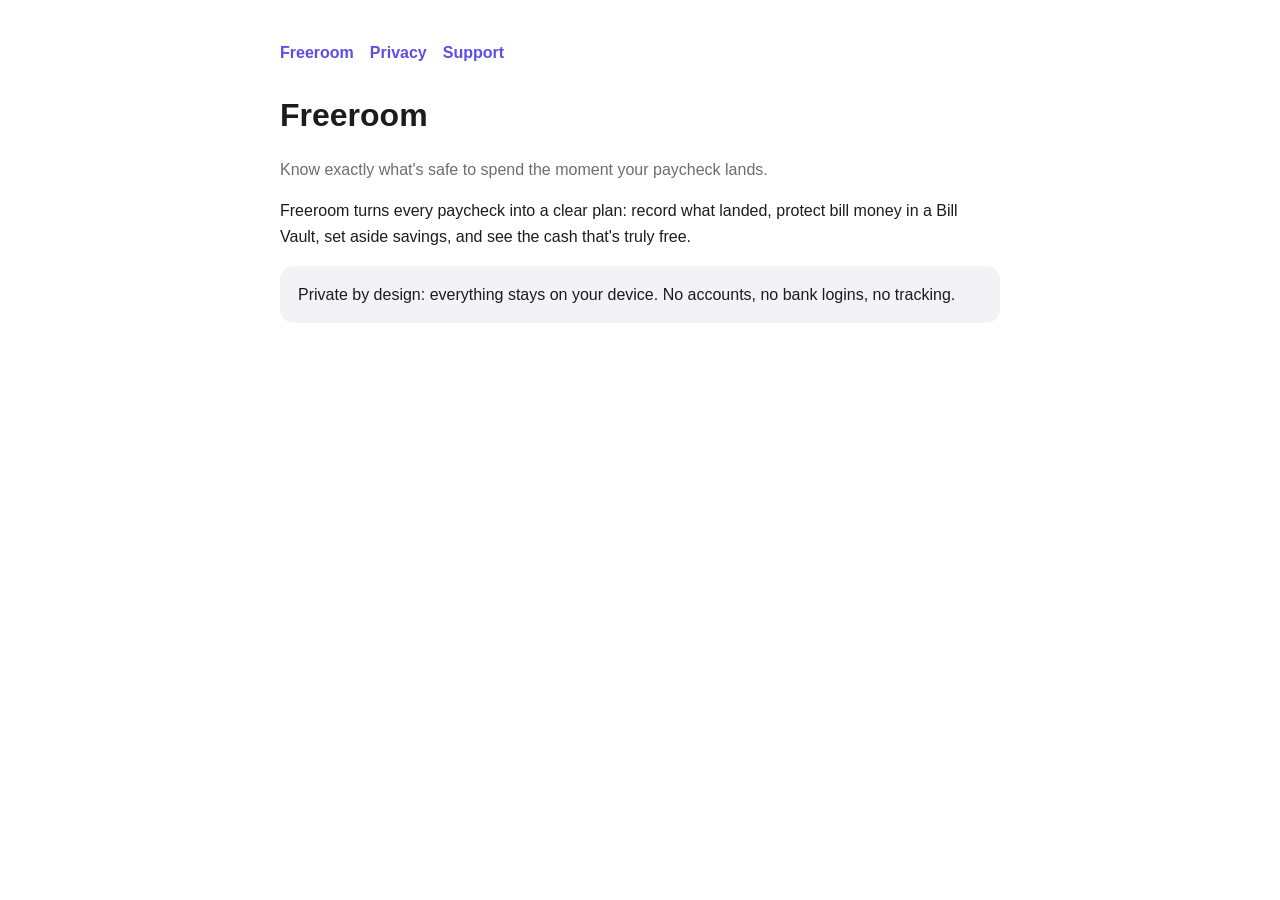
==== index.html @ a2ecd6b6 "Freeroom website: home, privacy policy, support Co-Authored-By: Claude Opus 5.5 <noreply@anthropic.c" ====
<!doctype html><html lang="en"><head><meta charset="utf-8"><meta name="viewport" content="width=device-width,initial-scale=1">
<title>Freeroom</title><link rel="stylesheet" href="style.css"></head><body><main>
<nav><a href="index.html">Freeroom</a><a href="privacy.html">Privacy</a><a href="support.html">Support</a></nav>
<h1>Freeroom</h1><p class="muted">Know exactly what's safe to spend the moment your paycheck lands.</p>
<p>Freeroom turns every paycheck into a clear plan: record what landed, protect bill money in a Bill Vault, set aside savings, and see the cash that's truly free.</p>
<div class="card">Private by design: everything stays on your device. No accounts, no bank logins, no tracking.</div>
</main></body></html>
---- style.css ----
:root{--bg:#fff;--fg:#1c1c1e;--muted:#6d6d72;--accent:#5b4fe6;--card:#f2f2f7}
@media (prefers-color-scheme:dark){:root{--bg:#000;--fg:#f2f2f7;--muted:#a1a1a6;--accent:#8d82ff;--card:#1c1c1e}}
body{margin:0;background:var(--bg);color:var(--fg);font:16px/1.6 -apple-system,"Helvetica Neue",Arial,sans-serif}
main{max-width:720px;margin:0 auto;padding:40px 16px 64px}h1{font-size:32px;margin:0 0 4px}h2{font-size:20px;margin-top:32px}
.muted{color:var(--muted)}a{color:var(--accent)}.card{background:var(--card);border-radius:14px;padding:16px 18px;margin:16px 0}
nav{display:flex;gap:16px;margin-bottom:24px}nav a{text-decoration:none;font-weight:600}
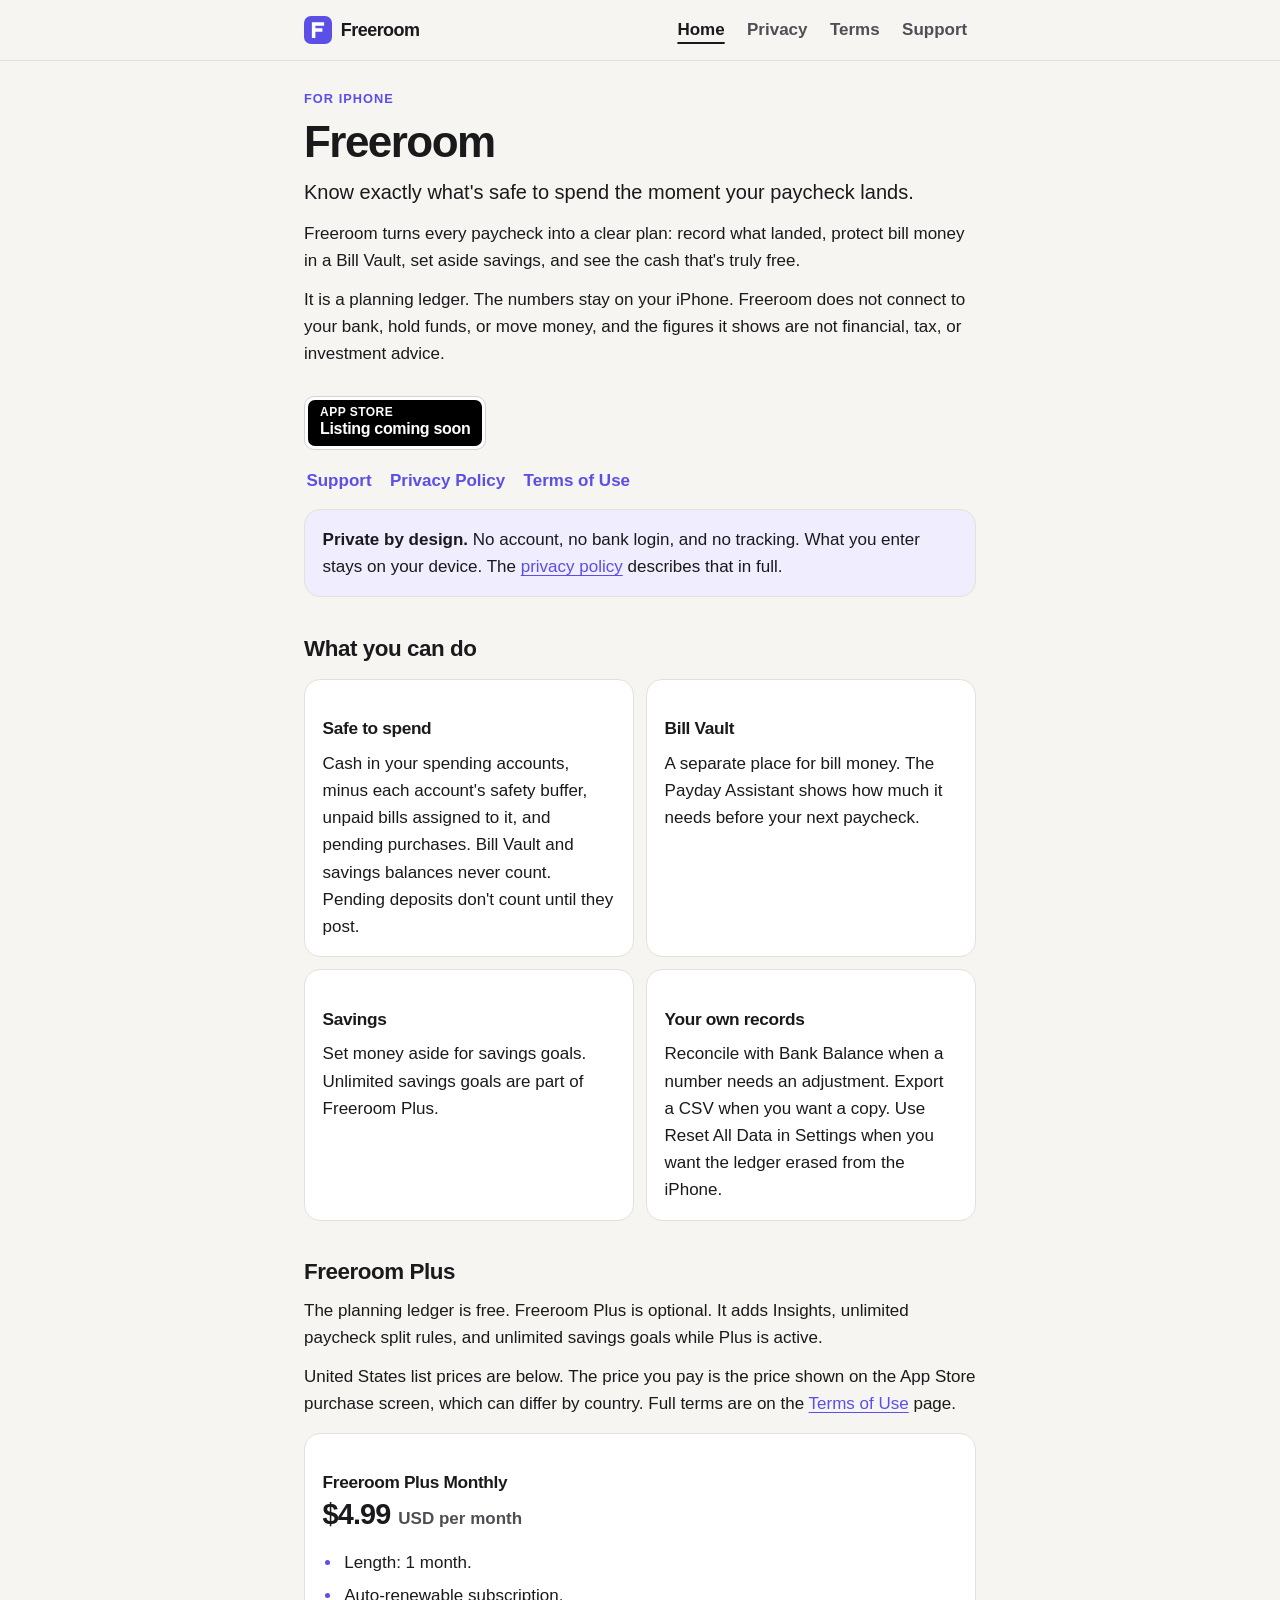
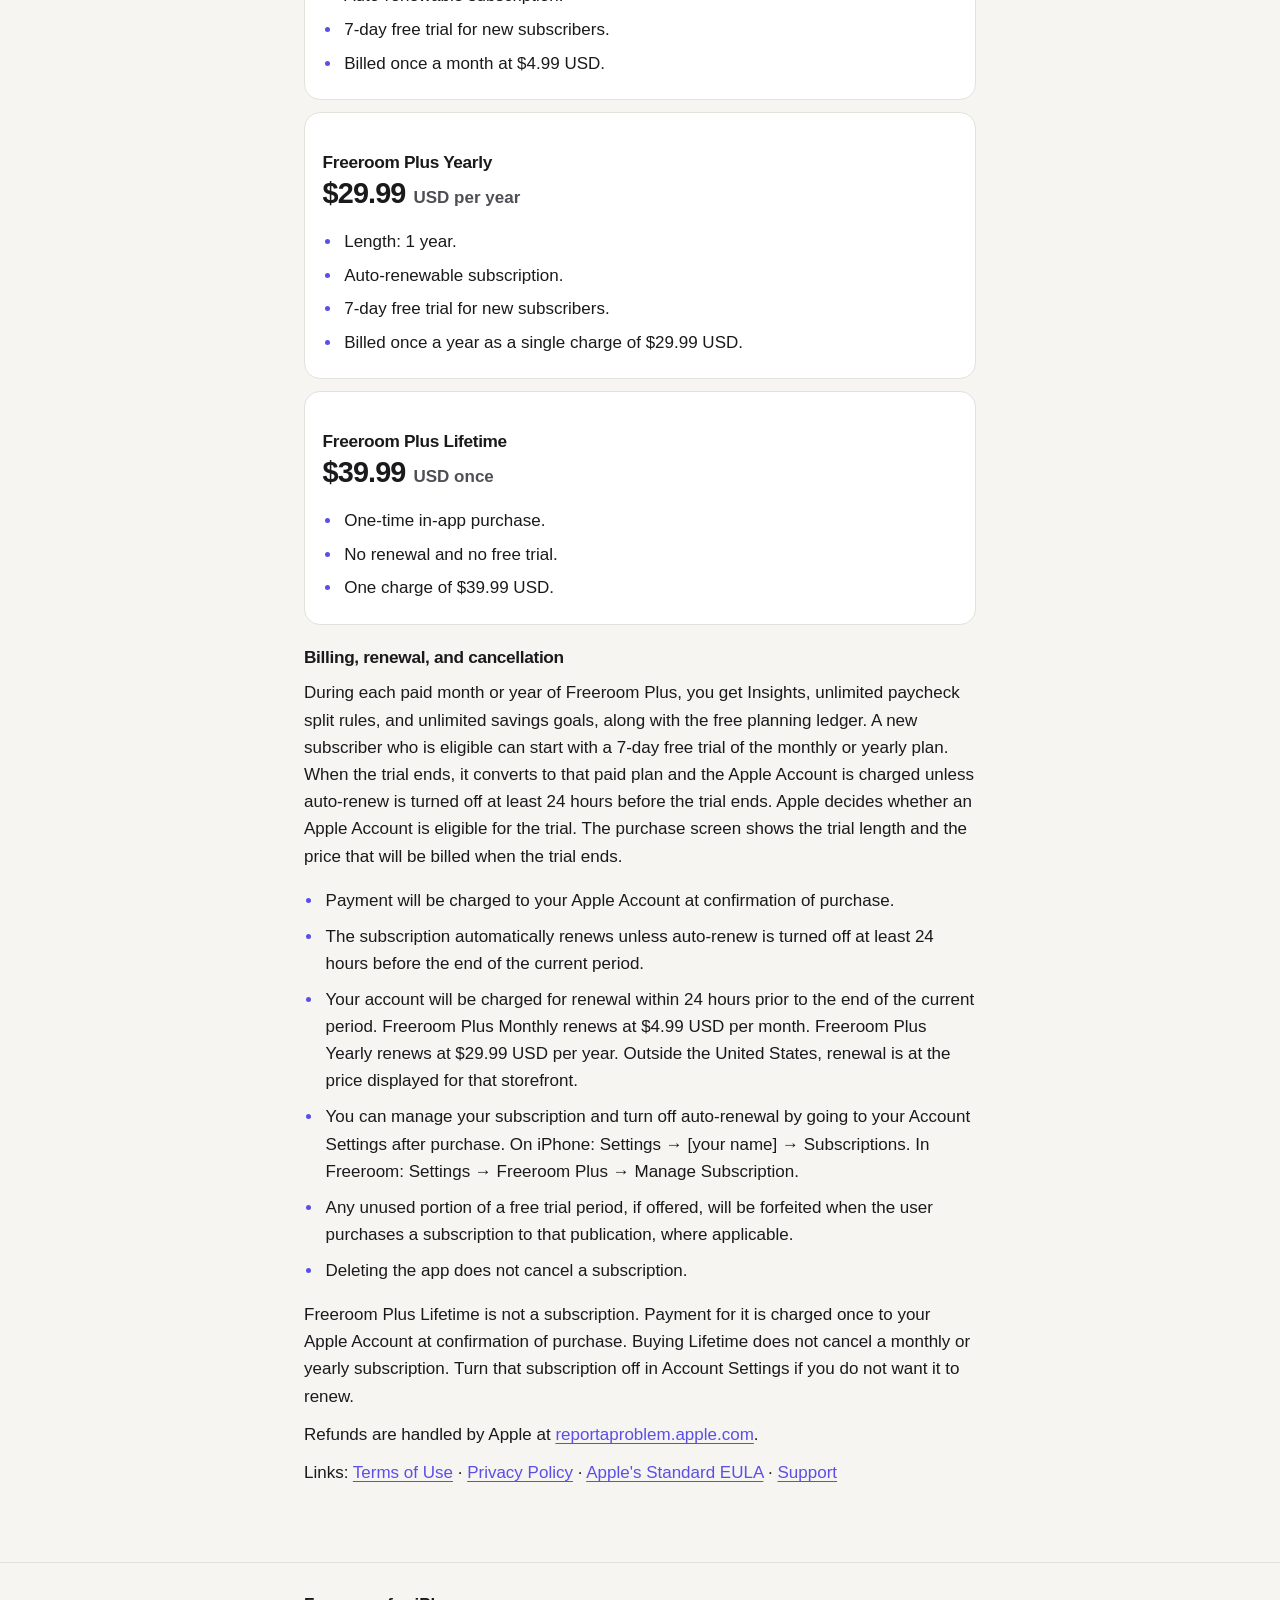
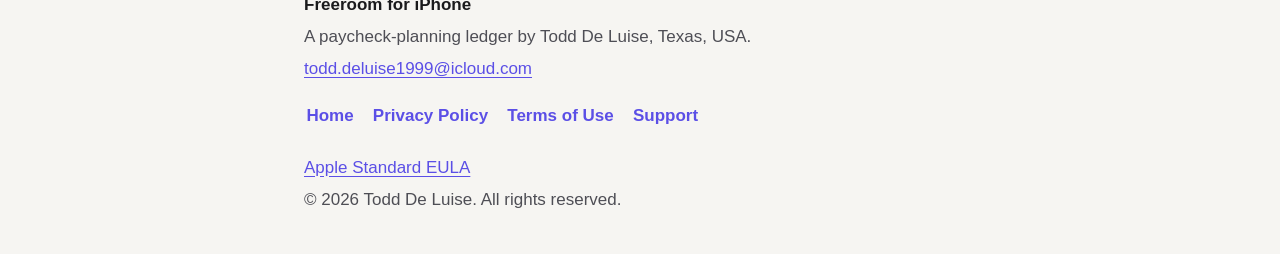
==== commit 44ceedcd: "Add the pages App Store Connect needs for Freeroom. Privacy, terms, and support now cover on-device " ====
--- a/index.html
+++ b/index.html
@@ -1,7 +1,189 @@
-<!doctype html><html lang="en"><head><meta charset="utf-8"><meta name="viewport" content="width=device-width,initial-scale=1">
-<title>Freeroom</title><link rel="stylesheet" href="style.css"></head><body><main>
-<nav><a href="index.html">Freeroom</a><a href="privacy.html">Privacy</a><a href="support.html">Support</a></nav>
-<h1>Freeroom</h1><p class="muted">Know exactly what's safe to spend the moment your paycheck lands.</p>
-<p>Freeroom turns every paycheck into a clear plan: record what landed, protect bill money in a Bill Vault, set aside savings, and see the cash that's truly free.</p>
-<div class="card">Private by design: everything stays on your device. No accounts, no bank logins, no tracking.</div>
-</main></body></html>
+<!DOCTYPE html>
+<html lang="en">
+<head>
+  <meta charset="utf-8">
+  <meta name="viewport" content="width=device-width, initial-scale=1">
+  <meta name="color-scheme" content="light dark">
+  <meta name="theme-color" content="#f6f5f2" media="(prefers-color-scheme: light)">
+  <meta name="theme-color" content="#111113" media="(prefers-color-scheme: dark)">
+  <title>Freeroom — Paycheck planning for iPhone</title>
+  <meta name="description" content="Freeroom is an iPhone paycheck planner. Protect bill money, set savings aside, and see what's safe to spend. Your data stays on your device.">
+  <meta name="author" content="Todd De Luise">
+  <meta name="application-name" content="Freeroom">
+  <link rel="canonical" href="https://tdeluise.github.io/free-room-site/">
+  <link rel="icon" href="favicon.svg" type="image/svg+xml">
+  <link rel="icon" href="favicon.png" type="image/png" sizes="32x32">
+  <link rel="apple-touch-icon" href="apple-touch-icon.png">
+  <link rel="privacy-policy" href="privacy.html">
+  <link rel="terms-of-service" href="terms.html">
+  <link rel="help" href="support.html">
+  <link rel="author" href="mailto:todd.deluise1999@icloud.com">
+  <meta property="og:site_name" content="Freeroom">
+  <meta property="og:type" content="website">
+  <meta property="og:locale" content="en_US">
+  <meta property="og:title" content="Freeroom — Paycheck planning for iPhone">
+  <meta property="og:description" content="Freeroom is an iPhone paycheck planner. Protect bill money, set savings aside, and see what's safe to spend. Your data stays on your device.">
+  <meta property="og:url" content="https://tdeluise.github.io/free-room-site/">
+  <meta property="og:image" content="https://tdeluise.github.io/free-room-site/og.png">
+  <meta property="og:image:width" content="1200">
+  <meta property="og:image:height" content="630">
+  <meta property="og:image:alt" content="Freeroom, paycheck planning for iPhone. Your data stays on your device.">
+  <meta name="twitter:card" content="summary_large_image">
+  <meta name="twitter:title" content="Freeroom — Paycheck planning for iPhone">
+  <meta name="twitter:description" content="Freeroom is an iPhone paycheck planner. Protect bill money, set savings aside, and see what's safe to spend. Your data stays on your device.">
+  <meta name="twitter:image" content="https://tdeluise.github.io/free-room-site/og.png">
+  <meta name="twitter:image:alt" content="Freeroom, paycheck planning for iPhone. Your data stays on your device.">
+  <link rel="stylesheet" href="style.css">
+</head>
+<body>
+  <a class="skip" href="#content">Skip to content</a>
+  <header class="site-header">
+    <div class="wrap bar">
+      <a class="brand" href="index.html">
+        <svg class="mark" viewBox="0 0 32 32" width="28" height="28" aria-hidden="true" focusable="false">
+          <rect width="32" height="32" rx="8"/>
+          <path d="M9 7h14v4H13v3h8v4h-8v7H9V7z"/>
+        </svg>
+        <span>Freeroom</span>
+      </a>
+      <nav class="nav" aria-label="Primary">
+        <ul>
+          <li><a href="index.html" aria-current="page">Home</a></li>
+          <li><a href="privacy.html">Privacy</a></li>
+          <li><a href="terms.html">Terms</a></li>
+          <li><a href="support.html">Support</a></li>
+        </ul>
+      </nav>
+    </div>
+  </header>
+
+  <main id="content" class="wrap" tabindex="-1">
+    <p class="eyebrow">For iPhone</p>
+    <h1>Freeroom</h1>
+    <p class="lede">Know exactly what's safe to spend the moment your paycheck lands.</p>
+    <p>Freeroom turns every paycheck into a clear plan: record what landed, protect bill money in a Bill Vault, set aside savings, and see the cash that's truly free.</p>
+    <p>It is a planning ledger. The numbers stay on your iPhone. Freeroom does not connect to your bank, hold funds, or move money, and the figures it shows are not financial, tax, or investment advice.</p>
+
+    <!--
+      APP STORE BADGE
+      When Freeroom has an App Store product page, replace the placeholder
+      paragraph below with Apple's official badge. Put the real product URL
+      in the href and keep the image on this light plate so it stays readable
+      in light and dark mode. Do not point a Download badge at a missing listing.
+
+      <a href="https://apps.apple.com/app/idAPPLE_ID">
+        <img alt="Download on the App Store" width="135" height="40"
+          src="https://tools.applemediaservices.com/api/badges/download-badge/black/en-us?size=250x83">
+      </a>
+
+      Badge rules: https://developer.apple.com/app-store/marketing/guidelines/
+    -->
+    <div class="app-store-badge" id="app-store-badge">
+      <p class="store-placeholder" role="note">
+        <span class="store-kicker">App Store</span>
+        <span class="store-title">Listing coming soon</span>
+      </p>
+    </div>
+
+    <ul class="quicklinks">
+      <li><a href="support.html">Support</a></li>
+      <li><a href="privacy.html">Privacy Policy</a></li>
+      <li><a href="terms.html">Terms of Use</a></li>
+    </ul>
+
+    <div class="card note">
+      <p><strong>Private by design.</strong> No account, no bank login, and no tracking. What you enter stays on your device. The <a href="privacy.html">privacy policy</a> describes that in full.</p>
+    </div>
+
+    <section aria-labelledby="features-title">
+      <h2 id="features-title">What you can do</h2>
+      <div class="features">
+        <article class="card">
+          <h3>Safe to spend</h3>
+          <p>Cash in your spending accounts, minus each account's safety buffer, unpaid bills assigned to it, and pending purchases. Bill Vault and savings balances never count. Pending deposits don't count until they post.</p>
+        </article>
+        <article class="card">
+          <h3>Bill Vault</h3>
+          <p>A separate place for bill money. The Payday Assistant shows how much it needs before your next paycheck.</p>
+        </article>
+        <article class="card">
+          <h3>Savings</h3>
+          <p>Set money aside for savings goals. Unlimited savings goals are part of Freeroom Plus.</p>
+        </article>
+        <article class="card">
+          <h3>Your own records</h3>
+          <p>Reconcile with Bank Balance when a number needs an adjustment. Export a CSV when you want a copy. Use Reset All Data in Settings when you want the ledger erased from the iPhone.</p>
+        </article>
+      </div>
+    </section>
+
+    <section aria-labelledby="plus-title">
+      <h2 id="plus-title">Freeroom Plus</h2>
+      <p>The planning ledger is free. Freeroom Plus is optional. It adds Insights, unlimited paycheck split rules, and unlimited savings goals while Plus is active.</p>
+      <p>United States list prices are below. The price you pay is the price shown on the App Store purchase screen, which can differ by country. Full terms are on the <a href="terms.html">Terms of Use</a> page.</p>
+
+      <div class="plans">
+        <article class="plan">
+          <h3>Freeroom Plus Monthly</h3>
+          <p class="price"><span class="amount">$4.99</span> <span class="period">USD per month</span></p>
+          <ul>
+            <li>Length: 1 month.</li>
+            <li>Auto-renewable subscription.</li>
+            <li>7-day free trial for new subscribers.</li>
+            <li>Billed once a month at $4.99 USD.</li>
+          </ul>
+        </article>
+        <article class="plan">
+          <h3>Freeroom Plus Yearly</h3>
+          <p class="price"><span class="amount">$29.99</span> <span class="period">USD per year</span></p>
+          <ul>
+            <li>Length: 1 year.</li>
+            <li>Auto-renewable subscription.</li>
+            <li>7-day free trial for new subscribers.</li>
+            <li>Billed once a year as a single charge of $29.99 USD.</li>
+          </ul>
+        </article>
+        <article class="plan">
+          <h3>Freeroom Plus Lifetime</h3>
+          <p class="price"><span class="amount">$39.99</span> <span class="period">USD once</span></p>
+          <ul>
+            <li>One-time in-app purchase.</li>
+            <li>No renewal and no free trial.</li>
+            <li>One charge of $39.99 USD.</li>
+          </ul>
+        </article>
+      </div>
+
+      <h3 id="billing">Billing, renewal, and cancellation</h3>
+      <p>During each paid month or year of Freeroom Plus, you get Insights, unlimited paycheck split rules, and unlimited savings goals, along with the free planning ledger. A new subscriber who is eligible can start with a 7-day free trial of the monthly or yearly plan. When the trial ends, it converts to that paid plan and the Apple Account is charged unless auto-renew is turned off at least 24 hours before the trial ends. Apple decides whether an Apple Account is eligible for the trial. The purchase screen shows the trial length and the price that will be billed when the trial ends.</p>
+      <ul class="legal">
+        <li>Payment will be charged to your Apple Account at confirmation of purchase.</li>
+        <li>The subscription automatically renews unless auto-renew is turned off at least 24 hours before the end of the current period.</li>
+        <li>Your account will be charged for renewal within 24 hours prior to the end of the current period. Freeroom Plus Monthly renews at $4.99 USD per month. Freeroom Plus Yearly renews at $29.99 USD per year. Outside the United States, renewal is at the price displayed for that storefront.</li>
+        <li>You can manage your subscription and turn off auto-renewal by going to your Account Settings after purchase. On iPhone: Settings → [your name] → Subscriptions. In Freeroom: Settings → Freeroom Plus → Manage Subscription.</li>
+        <li>Any unused portion of a free trial period, if offered, will be forfeited when the user purchases a subscription to that publication, where applicable.</li>
+        <li>Deleting the app does not cancel a subscription.</li>
+      </ul>
+      <p>Freeroom Plus Lifetime is not a subscription. Payment for it is charged once to your Apple Account at confirmation of purchase. Buying Lifetime does not cancel a monthly or yearly subscription. Turn that subscription off in Account Settings if you do not want it to renew.</p>
+      <p>Refunds are handled by Apple at <a href="https://reportaproblem.apple.com/">reportaproblem.apple.com</a>.</p>
+      <p>Links: <a href="terms.html">Terms of Use</a> · <a href="privacy.html">Privacy Policy</a> · <a href="https://www.apple.com/legal/internet-services/itunes/dev/stdeula/">Apple's Standard EULA</a> · <a href="support.html">Support</a></p>
+    </section>
+  </main>
+
+  <footer class="site-footer">
+    <div class="wrap">
+      <p class="footer-name">Freeroom for iPhone</p>
+      <p>A paycheck-planning ledger by Todd De Luise, Texas, USA.</p>
+      <p><a href="mailto:todd.deluise1999@icloud.com">todd.deluise1999@icloud.com</a></p>
+      <ul class="footer-nav">
+        <li><a href="index.html" aria-current="page">Home</a></li>
+        <li><a href="privacy.html">Privacy Policy</a></li>
+        <li><a href="terms.html">Terms of Use</a></li>
+        <li><a href="support.html">Support</a></li>
+      </ul>
+      <p><a href="https://www.apple.com/legal/internet-services/itunes/dev/stdeula/">Apple Standard EULA</a></p>
+      <p>© 2026 Todd De Luise. All rights reserved.</p>
+    </div>
+  </footer>
+</body>
+</html>
--- a/style.css
+++ b/style.css
@@ -1,6 +1,304 @@
-:root{--bg:#fff;--fg:#1c1c1e;--muted:#6d6d72;--accent:#5b4fe6;--card:#f2f2f7}
-@media (prefers-color-scheme:dark){:root{--bg:#000;--fg:#f2f2f7;--muted:#a1a1a6;--accent:#8d82ff;--card:#1c1c1e}}
-body{margin:0;background:var(--bg);color:var(--fg);font:16px/1.6 -apple-system,"Helvetica Neue",Arial,sans-serif}
-main{max-width:720px;margin:0 auto;padding:40px 16px 64px}h1{font-size:32px;margin:0 0 4px}h2{font-size:20px;margin-top:32px}
-.muted{color:var(--muted)}a{color:var(--accent)}.card{background:var(--card);border-radius:14px;padding:16px 18px;margin:16px 0}
-nav{display:flex;gap:16px;margin-bottom:24px}nav a{text-decoration:none;font-weight:600}
+*, *::before, *::after { box-sizing: border-box; }
+
+:root {
+  color-scheme: light dark;
+  --bg: #f6f5f2;
+  --fg: #1a1a1c;
+  --muted: #4e4e55;
+  --accent: #5b4fe6;
+  --card: #ffffff;
+  --line: #e3e1db;
+  --note: #efedfe;
+  --mark: #5b4fe6;
+  --plate: #ffffff;
+  --plate-line: #d2d2d7;
+}
+
+@media (prefers-color-scheme: dark) {
+  :root {
+    --bg: #111113;
+    --fg: #f4f4f6;
+    --muted: #b9b9c0;
+    --accent: #a8a4ff;
+    --card: #1c1c1e;
+    --line: #2e2e32;
+    --note: #221f38;
+    --plate: #ffffff;
+    --plate-line: #3a3a40;
+  }
+}
+
+html { scroll-padding-top: 7rem; }
+
+body {
+  margin: 0;
+  background: var(--bg);
+  color: var(--fg);
+  font-family: -apple-system, BlinkMacSystemFont, "Segoe UI", Helvetica, Arial, sans-serif;
+  font-size: 1.0625rem;
+  line-height: 1.6;
+  padding-left: env(safe-area-inset-left);
+  padding-right: env(safe-area-inset-right);
+}
+
+:focus-visible {
+  outline: 2px solid var(--accent);
+  outline-offset: 3px;
+}
+
+main:focus { outline: none; }
+
+::selection { background: #d9d6ff; color: #1a1a1c; }
+
+@media (prefers-color-scheme: dark) {
+  ::selection { background: #5b4fe6; color: #ffffff; }
+}
+
+.skip {
+  position: absolute;
+  left: 0.75rem;
+  top: 0.5rem;
+  transform: translateY(-150%);
+  background: var(--fg);
+  color: var(--bg);
+  padding: 0.55rem 0.8rem;
+  border-radius: 8px;
+  z-index: 20;
+  font-weight: 600;
+}
+
+.skip:focus { transform: none; }
+
+.wrap {
+  width: min(42rem, calc(100% - 2rem));
+  margin-inline: auto;
+}
+
+.site-header {
+  position: sticky;
+  top: 0;
+  z-index: 10;
+  background: var(--bg);
+  border-bottom: 1px solid var(--line);
+  padding-top: env(safe-area-inset-top);
+}
+
+.bar {
+  display: flex;
+  flex-wrap: wrap;
+  align-items: center;
+  justify-content: space-between;
+  gap: 0.15rem 1rem;
+  min-height: 3.75rem;
+}
+
+.brand {
+  display: inline-flex;
+  align-items: center;
+  gap: 0.55rem;
+  min-height: 44px;
+  color: var(--fg);
+  font-weight: 700;
+  font-size: 1.125rem;
+  letter-spacing: -0.03em;
+  text-decoration: none;
+}
+
+.mark { display: block; flex: none; }
+.mark rect { fill: var(--mark); }
+.mark path { fill: #ffffff; }
+
+.nav ul,
+.footer-nav,
+.quicklinks {
+  display: flex;
+  flex-wrap: wrap;
+  gap: 0.1rem 0.15rem;
+  list-style: none;
+  margin: 0;
+  padding: 0;
+}
+
+.nav a,
+.footer-nav a,
+.quicklinks a {
+  display: inline-flex;
+  align-items: center;
+  min-height: 44px;
+  padding: 0 0.55rem;
+  border-radius: 8px;
+  color: var(--muted);
+  font-weight: 600;
+  text-decoration: none;
+}
+
+.nav a[aria-current="page"] {
+  color: var(--fg);
+  text-decoration: underline;
+  text-decoration-thickness: 2px;
+  text-underline-offset: 0.4em;
+}
+
+.nav a:hover,
+.footer-nav a:hover,
+.quicklinks a:hover { text-decoration: underline; text-underline-offset: 0.2em; }
+
+.quicklinks a { color: var(--accent); padding-inline: 0; margin-right: 0.85rem; }
+
+main { padding: 1.75rem 0 1rem; }
+
+.eyebrow {
+  margin: 0 0 0.4rem;
+  color: var(--accent);
+  font-size: 0.8rem;
+  font-weight: 700;
+  letter-spacing: 0.08em;
+  text-transform: uppercase;
+}
+
+h1, h2, h3 { line-height: 1.2; letter-spacing: -0.02em; scroll-margin-top: 7rem; }
+
+h1 {
+  margin: 0 0 0.6rem;
+  font-size: clamp(2rem, 6vw, 2.75rem);
+  letter-spacing: -0.035em;
+}
+
+h2 { margin: 2.4rem 0 0.55rem; font-size: 1.4rem; }
+h3 { margin: 1.4rem 0 0.35rem; font-size: 1.08rem; }
+
+p { margin: 0.7rem 0; }
+.lede { font-size: 1.25rem; line-height: 1.45; margin: 0.35rem 0 0.8rem; }
+.updated, .fine { color: var(--muted); }
+
+a { color: var(--accent); text-underline-offset: 0.15em; }
+a:visited { color: var(--accent); }
+
+.card, .plan, .toc {
+  background: var(--card);
+  border: 1px solid var(--line);
+  border-radius: 16px;
+  padding: 1rem 1.1rem;
+}
+
+.note { background: var(--note); }
+
+.card > h2:first-child { margin-top: 0; }
+.card p:first-child, .plan p:first-child { margin-top: 0; }
+address { font-style: normal; margin: 0.35rem 0 0.6rem; }
+.card p:last-child, .plan p:last-child, .card ul:last-child, .plan ul:last-child { margin-bottom: 0; }
+
+.features, .plans {
+  display: grid;
+  gap: 0.75rem;
+  margin: 1rem 0 0;
+}
+
+@media (min-width: 42rem) {
+  .features { grid-template-columns: 1fr 1fr; }
+}
+
+.features .card, .plans .plan { margin: 0; }
+
+.price {
+  display: flex;
+  flex-wrap: wrap;
+  align-items: baseline;
+  gap: 0.15rem 0.5rem;
+  margin: 0.35rem 0 0.2rem;
+}
+
+.amount {
+  color: var(--fg);
+  font-size: 1.8rem;
+  font-weight: 700;
+  letter-spacing: -0.03em;
+  line-height: 1.1;
+}
+
+.period { color: var(--muted); font-weight: 600; }
+
+ul, ol { padding-left: 1.2rem; }
+li { margin: 0.4rem 0; padding-left: 0.15rem; }
+li::marker { color: var(--accent); }
+
+.toc { margin: 1.25rem 0 1.5rem; }
+.toc-label { margin: 0; font-weight: 700; color: var(--fg); }
+.toc ol { margin: 0.35rem 0 0; }
+.toc a { font-weight: 600; text-decoration: none; }
+.toc a:hover { text-decoration: underline; }
+
+.legal li { margin: 0.55rem 0; }
+
+.app-store-badge {
+  display: inline-block;
+  margin: 1.1rem 0 0.15rem;
+  padding: 3px;
+  background: var(--plate);
+  border: 1px solid var(--plate-line);
+  border-radius: 10px;
+  line-height: 0;
+}
+
+.store-placeholder {
+  display: flex;
+  flex-direction: column;
+  justify-content: center;
+  min-width: 9.5rem;
+  min-height: 2.6rem;
+  margin: 0;
+  padding: 0.4rem 0.75rem 0.45rem;
+  border-radius: 7px;
+  background: #000000;
+  color: #ffffff;
+  line-height: 1.15;
+}
+
+.store-kicker {
+  font-size: 0.75rem;
+  font-weight: 700;
+  letter-spacing: 0.04em;
+  text-transform: uppercase;
+}
+
+.store-title { font-size: 1rem; font-weight: 700; letter-spacing: -0.02em; }
+
+.contact a[href^="mailto:"] {
+  display: inline-flex;
+  align-items: center;
+  min-height: 44px;
+  font-size: 1.125rem;
+  font-weight: 700;
+}
+
+.site-footer {
+  margin-top: 3rem;
+  border-top: 1px solid var(--line);
+  padding: 1.75rem 0 2.25rem;
+  padding-bottom: max(2.25rem, env(safe-area-inset-bottom));
+  color: var(--muted);
+}
+
+.site-footer .footer-name {
+  margin: 0;
+  color: var(--fg);
+  font-weight: 700;
+}
+
+.site-footer p { margin: 0.3rem 0; }
+.footer-nav { margin: 0.35rem 0 0.6rem; }
+.footer-nav a { color: var(--accent); padding-inline: 0; margin-right: 0.9rem; }
+
+@media (forced-colors: active) {
+  .mark rect { fill: ButtonText; }
+  .mark path { fill: ButtonFace; }
+  .store-placeholder, .app-store-badge { border: 1px solid ButtonText; }
+}
+
+@media print {
+  .site-header { position: static; }
+  .skip, .app-store-badge { display: none; }
+  body { background: #ffffff; color: #000000; }
+  a { color: #000000; }
+  .card, .plan, .toc { break-inside: avoid; }
+}
